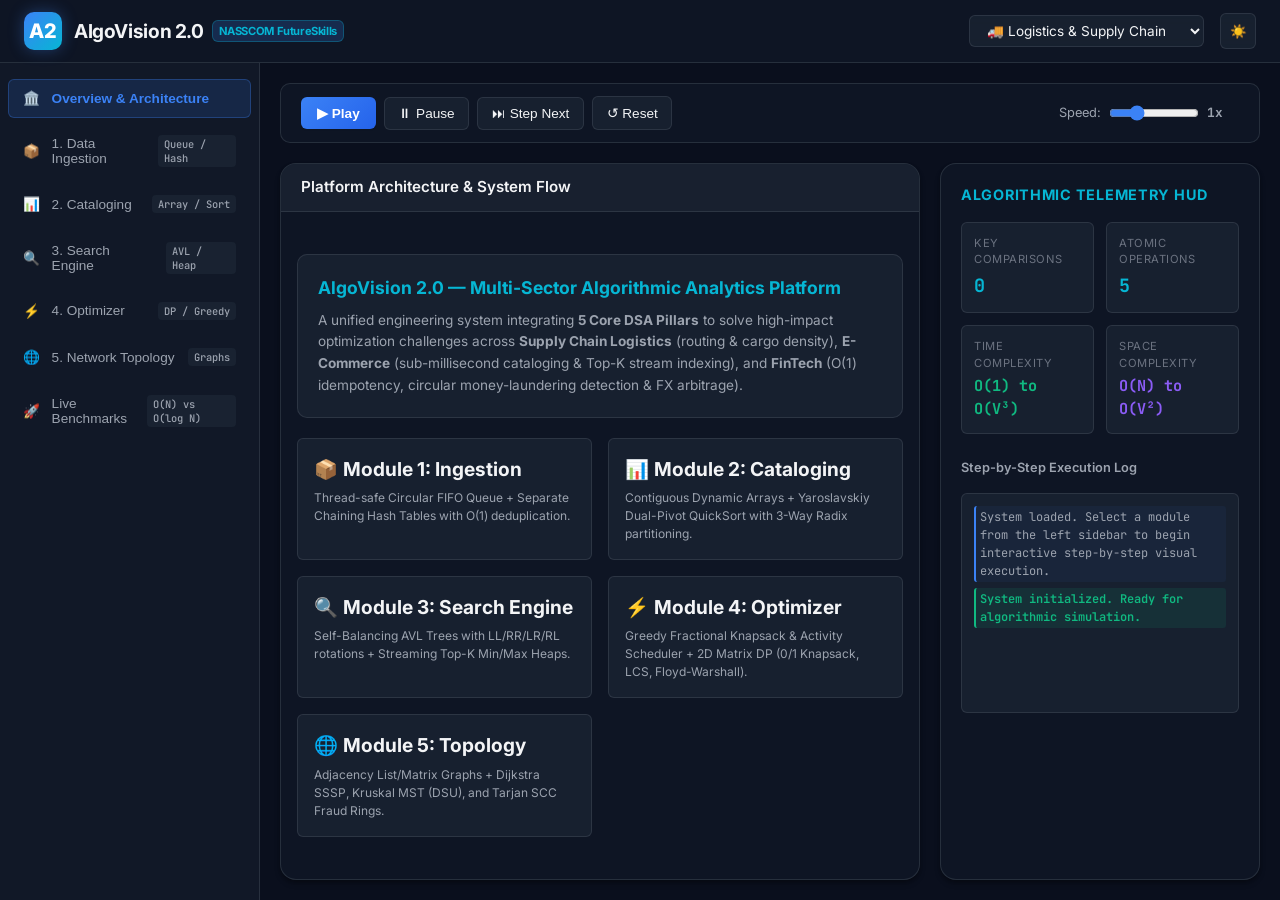
==== index.html @ 3e944536 "feat: AlgoVision 2.0 — Unified DSA Analytics & Optimization Platform - 5 core DSA modules (Queues, H" ====
<!DOCTYPE html>
<html lang="en">
<head>
    <meta charset="UTF-8">
    <meta name="viewport" content="width=device-width, initial-scale=1.0">
    <meta http-equiv="refresh" content="0; url=web/index.html">
    <title>AlgoVision 2.0 — Unified DSA Analytics & Optimization Platform</title>
    <script>
        window.location.replace("web/index.html");
    </script>
</head>
<body style="background:#0f172a; color:#f8fafc; font-family:sans-serif; display:flex; justify-content:center; align-items:center; height:100vh; margin:0;">
    <div style="text-align:center;">
        <h2>AlgoVision 2.0</h2>
        <p>Loading Unified DSA Analytics & Optimization Platform...</p>
        <p><a href="web/index.html" style="color:#38bdf8;">Click here if not redirected automatically</a></p>
    </div>
</body>
</html>
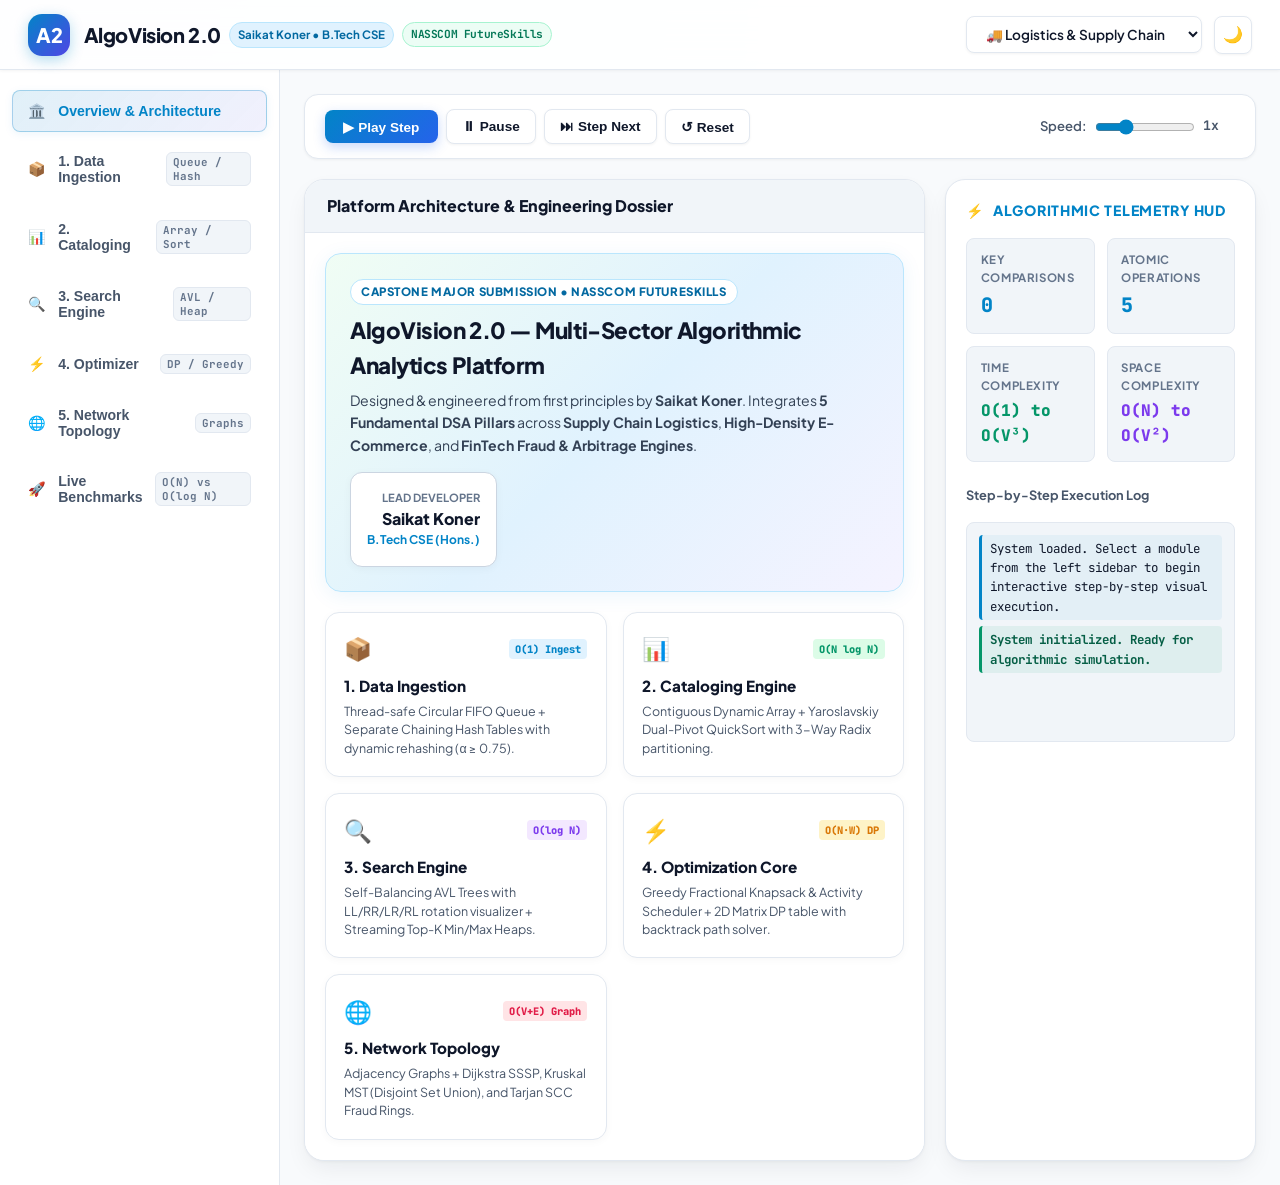
==== commit 0c54c431: "feat(ui): refine handcrafted light-first design system & developer attribution - Enhance light-theme" ====
--- a/index.html
+++ b/index.html
@@ -9,11 +9,11 @@
         window.location.replace("web/index.html");
     </script>
 </head>
-<body style="background:#0f172a; color:#f8fafc; font-family:sans-serif; display:flex; justify-content:center; align-items:center; height:100vh; margin:0;">
-    <div style="text-align:center;">
-        <h2>AlgoVision 2.0</h2>
-        <p>Loading Unified DSA Analytics & Optimization Platform...</p>
-        <p><a href="web/index.html" style="color:#38bdf8;">Click here if not redirected automatically</a></p>
+<body style="background:#f8fafc; color:#0f172a; font-family:'Plus Jakarta Sans', sans-serif; display:flex; justify-content:center; align-items:center; height:100vh; margin:0;">
+    <div style="text-align:center; padding: 2rem; background: #ffffff; border: 1px solid #e2e8f0; border-radius: 16px; box-shadow: 0 10px 25px -5px rgba(15, 23, 42, 0.08);">
+        <h2 style="font-size: 1.5rem; font-weight: 800; color: #0284c7; margin-bottom: 0.5rem;">AlgoVision 2.0</h2>
+        <p style="color: #475569; font-size: 0.95rem; margin-bottom: 1rem;">Unified DSA Analytics & Optimization Platform • Saikat Koner</p>
+        <p><a href="web/index.html" style="color:#0284c7; font-weight: 700; text-decoration: none;">Click here if not redirected automatically →</a></p>
     </div>
 </body>
 </html>
